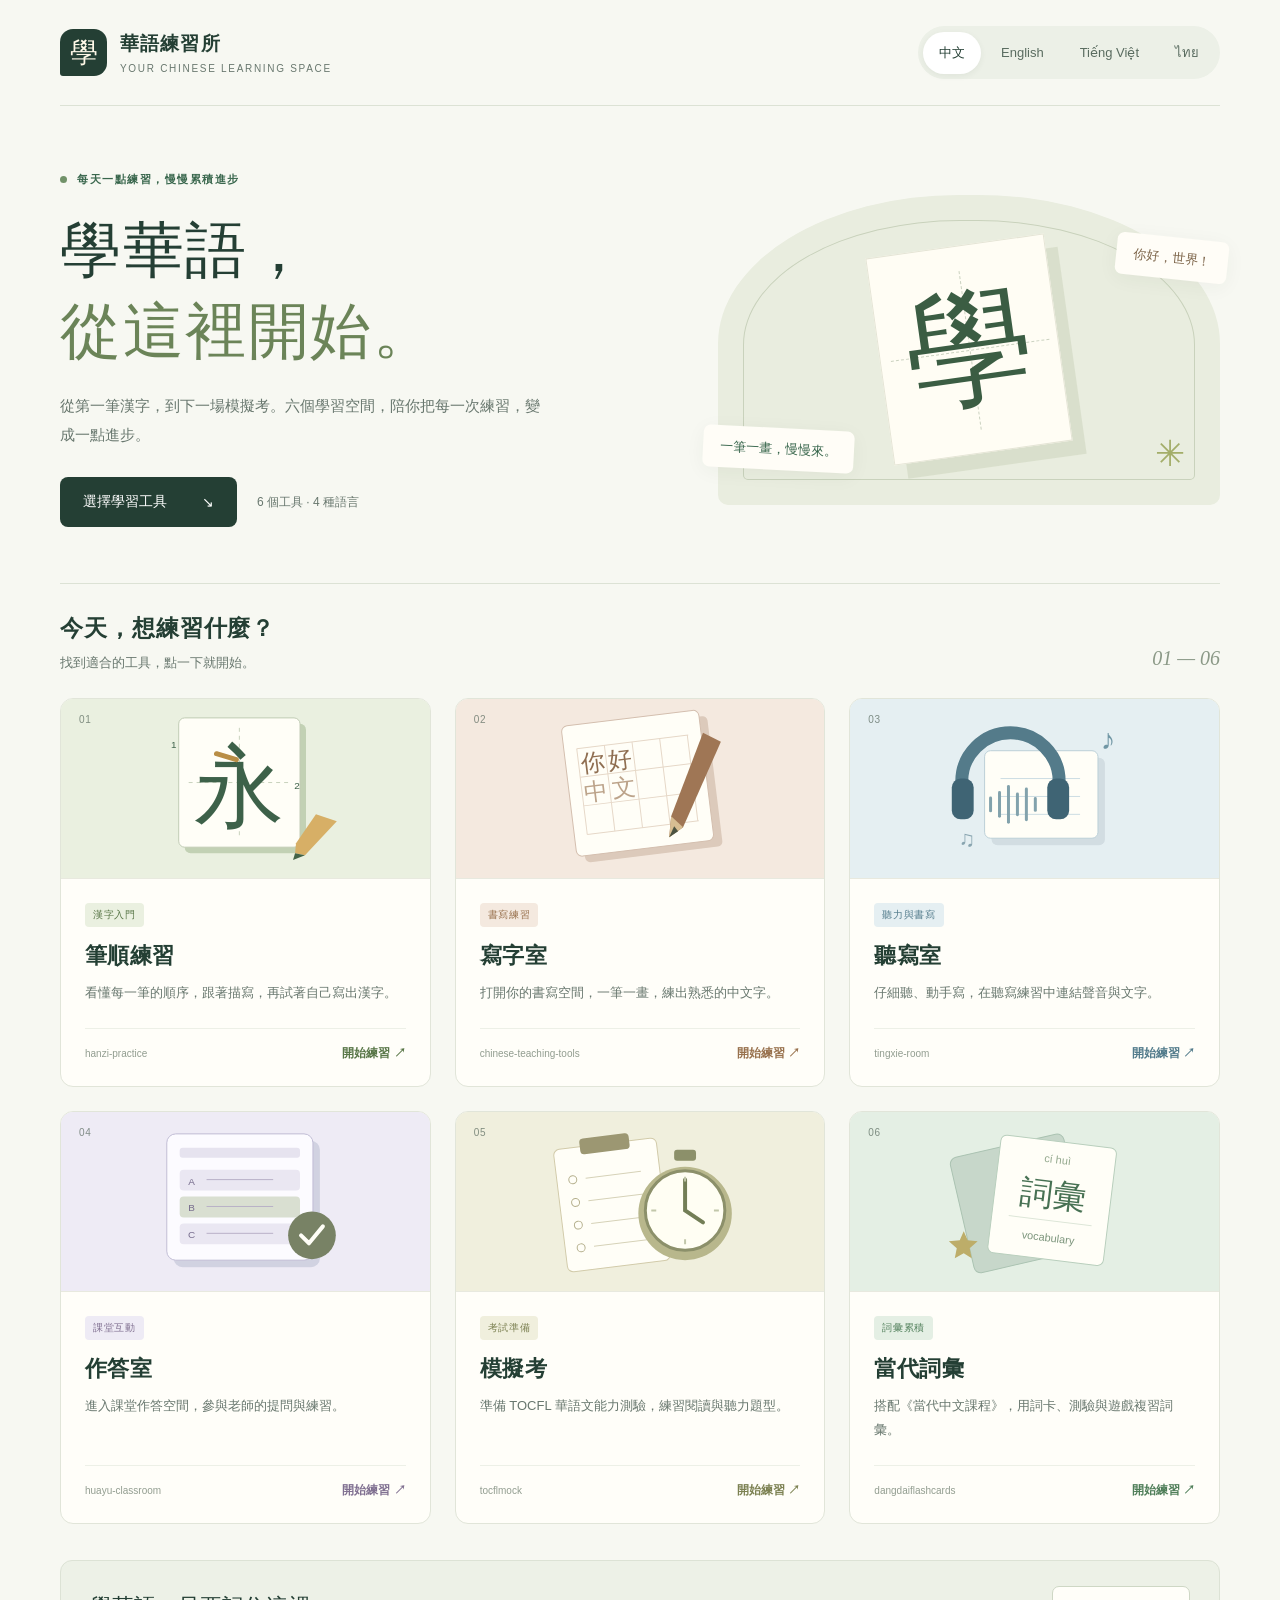
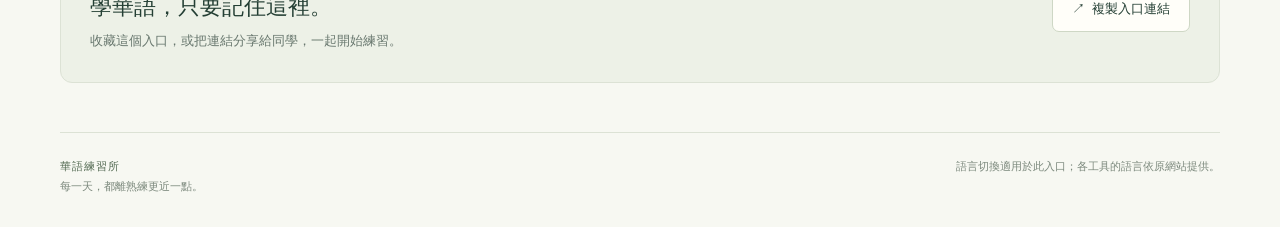
==== portal/index.html @ 1cd5037c "Add multilingual Chinese learning portal with six illustrated tools" ====
<!doctype html>
<html lang="zh-Hant"><head><meta charset="utf-8"><meta name="viewport" content="width=device-width, initial-scale=1"><meta name="theme-color" content="#243f34"><meta name="description" content="六個華語學習工具，一個入口：筆順練習、寫字室、聽寫室、作答室、模擬考與當代詞彙。支援中文、英文、越南文及泰文。"><title>華語練習所｜六個工具，一個入口</title><link rel="icon" href="favicon.svg" type="image/svg+xml"><link rel="stylesheet" href="styles.css"><script defer src="app.js"></script></head>
<body><a href="#tools" class="skip" data-i18n="skip">跳至學習工具</a><div class="wrap"><header><a class="brand" href="./"><span class="brand-mark" aria-hidden="true">學</span><div><span class="brand-name" data-i18n="brand">華語練習所</span><span class="brand-note" data-i18n="brandNote">YOUR CHINESE LEARNING SPACE</span></div></a><nav class="languages" aria-label="Language / 語言"><button type="button" data-lang="zh-Hant" lang="zh-Hant" aria-pressed="true">中文</button><button type="button" data-lang="en" lang="en" aria-pressed="false">English</button><button type="button" data-lang="vi" lang="vi" aria-pressed="false">Tiếng Việt</button><button type="button" data-lang="th" lang="th" aria-pressed="false">ไทย</button></nav></header>
<main><section class="hero" aria-labelledby="hero-title"><div><div class="eyebrow" data-i18n="eyebrow">每天一點練習，慢慢累積進步</div><h1 id="hero-title"><span data-i18n="heroFirst" style="color:inherit">學華語，</span><br><span data-i18n="heroSecond">從這裡開始。</span></h1><p class="hero-description" data-i18n="intro">從第一筆漢字，到下一場模擬考。六個學習空間，陪你把每一次練習，變成一點進步。</p><div class="hero-actions"><a href="#tools" class="primary"><span data-i18n="explore">選擇學習工具</span><span aria-hidden="true">↘</span></a><span class="hero-meta" data-i18n="meta">6 個工具 · 4 種語言</span></div></div><div class="hero-art" aria-hidden="true"><div class="hero-paper"><span class="hero-character">學</span></div><span class="art-label top" data-i18n="artTop">你好，世界！</span><span class="art-label bottom" data-i18n="artBottom">一筆一畫，慢慢來。</span><span class="art-star">✳</span></div></section>
<section id="tools" aria-labelledby="tools-title"><div class="section-heading"><div><h2 id="tools-title" data-i18n="toolsTitle">今天，想練習什麼？</h2><p class="section-sub" data-i18n="toolsSub">找到適合的工具，點一下就開始。</p></div><span class="section-number" aria-hidden="true">01 — 06</span></div><div class="cards"><a class="card" href="https://fangdongyzu.github.io/hanzi-practice/" target="_blank" rel="noopener noreferrer" style="--tint:#eaf0e0;--tone:#587647" aria-label="筆順練習 — 在新分頁開啟"><div class="card-art"><span class="card-number">01</span><svg viewBox="0 0 360 180" fill="none" xmlns="http://www.w3.org/2000/svg" aria-hidden="true"><rect x="119" y="25" width="122" height="130" rx="6" fill="#C2D1B4" /><rect x="113" y="19" width="122" height="130" rx="6" fill="#FFFEF7" stroke="#C1CCB5"/><path d="M123 84L225 84" stroke="#C9D2BD" stroke-dasharray="4 4"/><path d="M174 29L174 139" stroke="#C9D2BD" stroke-dasharray="4 4"/><text x="174" y="120" font-size="91" text-anchor="middle" fill="#3D6149" font-family="serif">永</text><text x="108" y="49" font-size="10" text-anchor="middle" fill="#3D6149" font-family="sans-serif">1</text><text x="232" y="91" font-size="10" text-anchor="middle" fill="#3D6149" font-family="sans-serif">2</text><path d="M151 55L171 61" stroke="#B98E46" stroke-width="5" stroke-linecap="round"/><path d="M251 116l21 7-32 34-10-2 1-10z" fill="#D7AF66"/><path d="M230 155l10 2-12 5z" fill="#436347"/></svg></div><div class="card-body"><span class="category">漢字入門</span><h3>筆順練習</h3><p class="card-description">看懂每一筆的順序，跟著描寫，再試著自己寫出漢字。</p><div class="card-bottom"><span class="card-domain">hanzi-practice</span><span class="card-cta">開始練習 ↗</span></div></div></a><a class="card" href="https://chinese-teaching-tools.web.app/" target="_blank" rel="noopener noreferrer" style="--tint:#f4e9df;--tone:#98714d" aria-label="寫字室 — 在新分頁開啟"><div class="card-art"><span class="card-number">02</span><svg viewBox="0 0 360 180" fill="none" xmlns="http://www.w3.org/2000/svg" aria-hidden="true"><g transform="rotate(-7 175 87)"><rect x="116" y="26" width="139" height="132" rx="5" fill="#DCCABB" /><rect x="108" y="19" width="139" height="132" rx="6" fill="#FFFEF7" stroke="#D4BFAF"/><path d="M121 43L234 43" stroke="#E6D8C8" stroke-dasharray=""/><path d="M121 72L234 72" stroke="#E6D8C8" stroke-dasharray=""/><path d="M121 101L234 101" stroke="#E6D8C8" stroke-dasharray=""/><path d="M121 130L234 130" stroke="#E6D8C8" stroke-dasharray=""/><path d="M121 43L121 130" stroke="#E6D8C8" stroke-dasharray=""/><path d="M149 43L149 130" stroke="#E6D8C8" stroke-dasharray=""/><path d="M177 43L177 130" stroke="#E6D8C8" stroke-dasharray=""/><path d="M205 43L205 130" stroke="#E6D8C8" stroke-dasharray=""/><path d="M233 43L233 130" stroke="#E6D8C8" stroke-dasharray=""/><text x="135" y="67" font-size="24" text-anchor="middle" fill="#8F6E51" font-family="serif">你</text><text x="163" y="67" font-size="24" text-anchor="middle" fill="#8F6E51" font-family="serif">好</text><text x="135" y="96" font-size="24" text-anchor="middle" fill="#BCA38A" font-family="serif">中</text><text x="163" y="96" font-size="24" text-anchor="middle" fill="#BCA38A" font-family="serif">文</text></g><path d="M243 34L261 43 223 129 209 139 211 118z" fill="#9F7655"/><path d="M209 139l14-10-12-11z" fill="#D7BD92"/><path d="M209 139l5-11 4 5z" fill="#4C5341"/></svg></div><div class="card-body"><span class="category">書寫練習</span><h3>寫字室</h3><p class="card-description">打開你的書寫空間，一筆一畫，練出熟悉的中文字。</p><div class="card-bottom"><span class="card-domain">chinese-teaching-tools</span><span class="card-cta">開始練習 ↗</span></div></div></a><a class="card" href="https://fangdongyzu.github.io/tingxie-room/" target="_blank" rel="noopener noreferrer" style="--tint:#e5eff2;--tone:#527b8b" aria-label="聽寫室 — 在新分頁開啟"><div class="card-art"><span class="card-number">03</span><svg viewBox="0 0 360 180" fill="none" xmlns="http://www.w3.org/2000/svg" aria-hidden="true"><rect x="137" y="59" width="114" height="88" rx="6" fill="#D2DDE2" /><rect x="130" y="52" width="114" height="88" rx="6" fill="#FFFEF7" stroke="#BCD0D8"/><path d="M146 80L226 80" stroke="#CCDDE3" stroke-dasharray=""/><path d="M146 98L226 98" stroke="#CCDDE3" stroke-dasharray=""/><path d="M146 116L226 116" stroke="#CCDDE3" stroke-dasharray=""/><path d="M107 104V83a49 49 0 0 1 98 0v21" stroke="#547B8A" stroke-width="13" stroke-linecap="round"/><rect x="97" y="80" width="22" height="41" rx="9" fill="#3F6474" /><rect x="193" y="80" width="22" height="41" rx="9" fill="#3F6474" /><path d="M136 99.5v13" stroke="#82A2AC" stroke-width="3" stroke-linecap="round"/><path d="M145 94.0v24" stroke="#82A2AC" stroke-width="3" stroke-linecap="round"/><path d="M154 88.0v36" stroke="#82A2AC" stroke-width="3" stroke-linecap="round"/><path d="M163 95.5v21" stroke="#82A2AC" stroke-width="3" stroke-linecap="round"/><path d="M172 90.5v31" stroke="#82A2AC" stroke-width="3" stroke-linecap="round"/><path d="M181 100.0v12" stroke="#82A2AC" stroke-width="3" stroke-linecap="round"/><text x="254" y="50" font-size="29" text-anchor="middle" fill="#7197A5" font-family="serif">♪</text><text x="112" y="148" font-size="22" text-anchor="middle" fill="#89A5B0" font-family="serif">♫</text></svg></div><div class="card-body"><span class="category">聽力與書寫</span><h3>聽寫室</h3><p class="card-description">仔細聽、動手寫，在聽寫練習中連結聲音與文字。</p><div class="card-bottom"><span class="card-domain">tingxie-room</span><span class="card-cta">開始練習 ↗</span></div></div></a><a class="card" href="https://huayu-classroom-lhu-2026.web.app/" target="_blank" rel="noopener noreferrer" style="--tint:#eeebf5;--tone:#807091" aria-label="作答室 — 在新分頁開啟"><div class="card-art"><span class="card-number">04</span><svg viewBox="0 0 360 180" fill="none" xmlns="http://www.w3.org/2000/svg" aria-hidden="true"><rect x="108" y="29" width="147" height="127" rx="9" fill="#D1D2E1" /><rect x="101" y="22" width="147" height="127" rx="9" fill="#FCFBFF" stroke="#C1BDD5"/><rect x="114" y="36" width="121" height="10" rx="3" fill="#E6E3EF" /><rect x="114" y="58" width="121" height="21" rx="4" fill="#EAE7F2" /><text x="126" y="73" font-size="10" text-anchor="middle" fill="#756B8C" font-family="sans-serif">A</text><path d="M141 68L208 68" stroke="#B9B1C8" stroke-dasharray=""/><rect x="114" y="85" width="121" height="21" rx="4" fill="#D9DFD1" /><text x="126" y="100" font-size="10" text-anchor="middle" fill="#756B8C" font-family="sans-serif">B</text><path d="M141 95L208 95" stroke="#B9B1C8" stroke-dasharray=""/><rect x="114" y="112" width="121" height="21" rx="4" fill="#EAE7F2" /><text x="126" y="127" font-size="10" text-anchor="middle" fill="#756B8C" font-family="sans-serif">C</text><path d="M141 122L208 122" stroke="#B9B1C8" stroke-dasharray=""/><circle cx="247" cy="124" r="24" fill="#788265"/><path d="M236 124l8 8 14-17" stroke="#FFFEF7" stroke-width="4" stroke-linecap="round" stroke-linejoin="round"/></svg></div><div class="card-body"><span class="category">課堂互動</span><h3>作答室</h3><p class="card-description">進入課堂作答空間，參與老師的提問與練習。</p><div class="card-bottom"><span class="card-domain">huayu-classroom</span><span class="card-cta">開始練習 ↗</span></div></div></a><a class="card" href="https://fangdongyzu.github.io/tocflmock/" target="_blank" rel="noopener noreferrer" style="--tint:#f0efdd;--tone:#7c8152" aria-label="模擬考 — 在新分頁開啟"><div class="card-art"><span class="card-number">05</span><svg viewBox="0 0 360 180" fill="none" xmlns="http://www.w3.org/2000/svg" aria-hidden="true"><g transform="rotate(-7 147 90)"><rect x="99" y="32" width="104" height="124" rx="6" fill="#FFFEF7" stroke="#D2CBAA"/><rect x="126" y="24" width="50" height="16" rx="4" fill="#9C9772" /><circle cx="115" cy="64" r="4" stroke="#B4AF8C"/><path d="M128 64L184 64" stroke="#D6D2B8" stroke-dasharray=""/><circle cx="115" cy="87" r="4" stroke="#B4AF8C"/><path d="M128 87L184 87" stroke="#D6D2B8" stroke-dasharray=""/><circle cx="115" cy="110" r="4" stroke="#B4AF8C"/><path d="M128 110L184 110" stroke="#D6D2B8" stroke-dasharray=""/><circle cx="115" cy="133" r="4" stroke="#B4AF8C"/><path d="M128 133L184 133" stroke="#D6D2B8" stroke-dasharray=""/></g><circle cx="225" cy="102" r="47" fill="#B8B78C"/><circle cx="225" cy="99" r="40" fill="#FFFEF3" stroke="#8C906A" stroke-width="3"/><rect x="214" y="38" width="22" height="11" rx="3" fill="#8C906A" /><path d="M225 68v31l18 12" stroke="#737E56" stroke-width="4" stroke-linecap="round"/><path d="M225 65v5m0 58v5m-34-34h5m58 0h5" stroke="#C2C7AA" stroke-width="2"/></svg></div><div class="card-body"><span class="category">考試準備</span><h3>模擬考</h3><p class="card-description">準備 TOCFL 華語文能力測驗，練習閱讀與聽力題型。</p><div class="card-bottom"><span class="card-domain">tocflmock</span><span class="card-cta">開始練習 ↗</span></div></div></a><a class="card" href="https://dangdaiflashcards.vercel.app/" target="_blank" rel="noopener noreferrer" style="--tint:#e4efe4;--tone:#4f7e59" aria-label="當代詞彙 — 在新分頁開啟"><div class="card-art"><span class="card-number">06</span><svg viewBox="0 0 360 180" fill="none" xmlns="http://www.w3.org/2000/svg" aria-hidden="true"><g transform="rotate(-13 162 92)"><rect x="106" y="33" width="117" height="119" rx="7" fill="#C7D7CA" stroke="#ABC3B2"/></g><g transform="rotate(7 195 92)"><rect x="139" y="29" width="117" height="119" rx="6" fill="#FFFEF7" stroke="#B9CFBD"/><text x="198" y="51" font-size="11" text-anchor="middle" fill="#92A78C" font-family="sans-serif">cí huì</text><text x="198" y="94" font-size="33" text-anchor="middle" fill="#477153" font-family="serif">詞彙</text><path d="M156 109L240 109" stroke="#DDE6D8" stroke-dasharray=""/><text x="198" y="130" font-size="11" text-anchor="middle" fill="#7B947B" font-family="sans-serif">vocabulary</text></g><path d="M109 120l4 9 10 1-8 7 2 10-8-5-9 5 2-10-8-7 11-1z" fill="#BDAD69"/></svg></div><div class="card-body"><span class="category">詞彙累積</span><h3>當代詞彙</h3><p class="card-description">搭配《當代中文課程》，用詞卡、測驗與遊戲複習詞彙。</p><div class="card-bottom"><span class="card-domain">dangdaiflashcards</span><span class="card-cta">開始練習 ↗</span></div></div></a></div></section>
<aside class="share"><div><p class="share-title" data-i18n="shareTitle">學華語，只要記住這裡。</p><p class="share-description" data-i18n="shareDescription">收藏這個入口，或把連結分享給同學，一起開始練習。</p></div><div class="share-controls"><button type="button" id="copy-link" class="copy-button"><span aria-hidden="true">↗&nbsp; </span><span data-i18n="copy">複製入口連結</span></button><span class="copy-status" id="copy-status" role="status" aria-live="polite"></span></div></aside></main><footer><div><p class="footer-brand" data-i18n="brand">華語練習所</p><p data-i18n="footer">每一天，都離熟練更近一點。</p></div><p data-i18n="note">語言切換適用於此入口；各工具的語言依原網站提供。</p></footer></div></body></html>
---- portal/styles.css ----
:root{color-scheme:light;--ink:#243f34;--muted:#68776e;--paper:#f7f8f2;--line:#dce2d5;--green:#38664c;--serif:Georgia,"Noto Serif TC","Songti TC",serif}*{box-sizing:border-box}html{scroll-behavior:smooth;scroll-padding-top:30px}body{margin:0;background:var(--paper);color:var(--ink);font-family:Arial,"PingFang TC","Microsoft JhengHei",sans-serif;-webkit-font-smoothing:antialiased}a{color:inherit;text-decoration:none}button{font:inherit;cursor:pointer}button,a{-webkit-tap-highlight-color:transparent}a:focus-visible,button:focus-visible{outline:3px solid #c68232;outline-offset:5px}.skip{position:absolute;top:-100px;left:20px;background:white;padding:15px;z-index:10}.skip:focus{top:10px}.wrap{width:min(1160px,calc(100% - 80px));margin-inline:auto}header{min-height:106px;display:flex;align-items:center;justify-content:space-between;gap:20px;border-bottom:1px solid var(--line)}.brand{display:flex;align-items:center;gap:13px}.brand-mark{display:grid;place-items:center;background:var(--ink);color:#fff9e8;font-family:var(--serif);font-size:28px;width:47px;height:47px;border-radius:13px 13px 13px 3px}.brand-name{font-size:19px;font-weight:700;letter-spacing:.06em}.brand-note{display:block;font-size:10px;letter-spacing:.17em;margin-top:6px;color:var(--muted)}.languages{display:flex;align-items:center;gap:4px;background:#ecf0e7;border-radius:30px;padding:5px}.languages button{border:0;background:transparent;color:#5a6c60;border-radius:22px;padding:11px 16px;min-height:42px;font-size:13px;white-space:nowrap}.languages button[aria-pressed=true]{background:white;color:var(--ink);box-shadow:0 2px 6px #29423110}.hero{display:grid;grid-template-columns:1.2fr 1fr;align-items:center;gap:55px;padding:66px 0 56px}.eyebrow{display:flex;align-items:center;gap:10px;font-size:11px;letter-spacing:.14em;font-weight:600;color:var(--green);text-transform:uppercase}.eyebrow:before{content:"";width:7px;height:7px;background:#719269;border-radius:50%}h1{font-family:var(--serif);font-size:clamp(38px,4.8vw,62px);font-weight:500;line-height:1.32;letter-spacing:.025em;margin:23px 0 20px}h1 span{color:#6b8458}.hero-description{font-size:15px;line-height:1.9;color:var(--muted);max-width:490px;margin-bottom:28px}.hero-actions{display:flex;align-items:center;gap:20px;flex-wrap:wrap}.primary{display:inline-flex;align-items:center;justify-content:space-between;gap:35px;background:var(--ink);color:#fff;padding:15px 23px;border-radius:8px;font-size:14px;min-height:50px;transition:background .2s}.primary:hover{background:#3b604c}.hero-meta{color:var(--muted);font-size:12px;line-height:1.7}.hero-art{position:relative;min-height:310px;background:#e9eddf;border-radius:48% 48% 10px 10px;display:grid;place-items:center;isolation:isolate}.hero-art:before{content:"";position:absolute;inset:25px;border:1px solid #c9d2bc;border-radius:48% 48% 5px 5px;z-index:-1}.hero-paper{width:180px;height:209px;background:#fffdf4;transform:rotate(-8deg);border:1px solid #e5e5d6;box-shadow:12px 15px 0 #ccd4bc88;display:grid;place-items:center;position:relative}.hero-paper:before,.hero-paper:after{content:"";position:absolute;border-top:1px dashed #cbd2c0;width:160px;left:10px;top:50%}.hero-paper:after{transform:rotate(90deg)}.hero-character{font:128px var(--serif);color:#3b5d43;line-height:1;z-index:1}.art-label{position:absolute;background:#fffdf7;padding:12px 17px;border-radius:7px;box-shadow:0 4px 20px #35462a0c;font-size:13px}.art-label.top{right:-8px;top:42px;transform:rotate(6deg);color:#7d654a}.art-label.bottom{left:-15px;bottom:35px;transform:rotate(3deg);color:var(--green)}.art-star{position:absolute;right:35px;bottom:30px;color:#a3ad69;font-size:36px}.section-heading{display:flex;align-items:flex-end;justify-content:space-between;gap:20px;border-top:1px solid var(--line);padding-top:29px;margin-bottom:24px}h2{font-size:23px;letter-spacing:.04em;font-weight:600;margin:0 0 8px}.section-sub{font-size:13px;color:var(--muted);margin:0;line-height:1.7}.section-number{font:italic 20px var(--serif);color:#8b9987;white-space:nowrap;margin-bottom:4px}.cards{display:grid;grid-template-columns:repeat(3,minmax(0,1fr));gap:24px}.card{background:#fffef9;border:1px solid #e1e5d9;border-radius:13px;overflow:hidden;display:flex;flex-direction:column;transition:transform .2s,box-shadow .2s,border-color .2s}.card:hover{transform:translateY(-5px);box-shadow:0 12px 27px #2a433410;border-color:#a4b598}.card-art{height:180px;display:grid;place-items:center;position:relative;border-bottom:1px solid #e8e9df;background:var(--tint)}.card-art svg{width:100%;height:100%}.card-number{position:absolute;left:18px;top:15px;font-size:10px;letter-spacing:.07em;color:#526458b3}.card-body{padding:24px;flex:1;display:flex;flex-direction:column;align-items:flex-start}.category{font-size:10px;letter-spacing:.07em;color:var(--tone);background:var(--tint);border-radius:4px;padding:5px 8px;line-height:1.4}h3{font-size:22px;line-height:1.45;font-weight:600;margin:13px 0 9px;letter-spacing:.02em}.card-description{font-size:13px;line-height:1.85;color:var(--muted);margin:0 0 23px}.card-bottom{display:flex;align-items:center;justify-content:space-between;gap:10px;width:100%;margin-top:auto;border-top:1px solid #edf0e7;padding-top:16px}.card-domain{font-size:10px;color:#929d90;overflow-wrap:anywhere}.card-cta{font-size:12px;font-weight:600;color:var(--tone);white-space:nowrap}.share{display:flex;align-items:center;justify-content:space-between;gap:25px;border:1px solid var(--line);background:#edf1e7;border-radius:12px;margin:36px 0 49px;padding:25px 29px}.share-title{font:22px var(--serif);margin:0 0 8px}.share-description{color:var(--muted);font-size:13px;line-height:1.7;margin:0}.copy-button{background:#fffef9;border:1px solid #ced7c5;color:var(--ink);border-radius:7px;padding:13px 19px;min-height:46px;white-space:nowrap;font-size:13px}.copy-button:hover{background:white}.copy-status{display:block;font-size:12px;color:var(--green);line-height:1.5;margin-top:7px;min-height:18px}.share-controls{text-align:center}footer{display:flex;justify-content:space-between;gap:20px;border-top:1px solid var(--line);padding:24px 0 30px;color:#7c897d;font-size:11px;line-height:1.8}footer p{margin:0}.footer-brand{letter-spacing:.1em;color:#526951}html[lang=th] h1{font-family:Arial,"Thonburi",sans-serif;font-size:clamp(36px,4.3vw,54px);line-height:1.5}html[lang=th] h3{line-height:1.6}html[lang=vi] h1{font-family:var(--serif);font-size:clamp(37px,4.3vw,55px)}@media(min-width:1400px){.hero{padding-top:80px;padding-bottom:70px}}@media(max-width:960px){.wrap{width:calc(100% - 48px)}.cards{grid-template-columns:repeat(2,minmax(0,1fr))}.hero{gap:30px}.hero-art{min-height:290px}.art-label.top{right:-5px}.art-label.bottom{left:-5px}.languages button{padding:10px 12px}.hero-description{font-size:14px}.brand-name{font-size:16px}.brand-note{font-size:9px}}@media(max-width:620px){.wrap{width:calc(100% - 36px)}header{padding:20px 0 16px;flex-wrap:wrap;justify-content:center;gap:20px}.brand{margin-right:auto}.brand-name{font-size:18px}.languages{width:100%;justify-content:space-between}.languages button{flex:1;padding:10px 7px}.hero{grid-template-columns:1fr;padding:37px 0 33px;gap:29px}.hero h1{font-size:42px;margin-top:19px}.hero-art{min-height:240px;width:100%;max-width:390px;justify-self:center;border-radius:45% 45% 9px 9px}.hero-paper{height:167px;width:145px}.hero-character{font-size:105px}.hero-paper:before,.hero-paper:after{width:125px}.art-label.top{right:2px;top:28px;font-size:12px}.art-label.bottom{left:2px;bottom:26px;font-size:12px}.art-star{font-size:28px;bottom:18px;right:28px}.hero-description{font-size:14px;margin-bottom:23px}.hero-meta{font-size:11px}.section-heading{align-items:flex-start;padding-top:24px;gap:12px}h2{font-size:21px}.section-number{font-size:17px;margin-top:3px}.section-sub{font-size:12px}.cards{grid-template-columns:1fr;gap:20px}.card-art{height:175px}.card-body{padding:22px}.card-description{font-size:14px}h3{font-size:23px}.share{align-items:flex-start;flex-direction:column;padding:24px;gap:20px;margin-bottom:32px}.share-title{font-size:22px}.share-controls{width:100%}.copy-button{width:100%}footer{flex-direction:column;gap:8px}.hero-actions{gap:16px}html[lang=th] .hero h1{font-size:37px}html[lang=vi] .hero h1{font-size:38px}}@media(prefers-reduced-motion:reduce){html{scroll-behavior:auto}*{transition:none!important}}
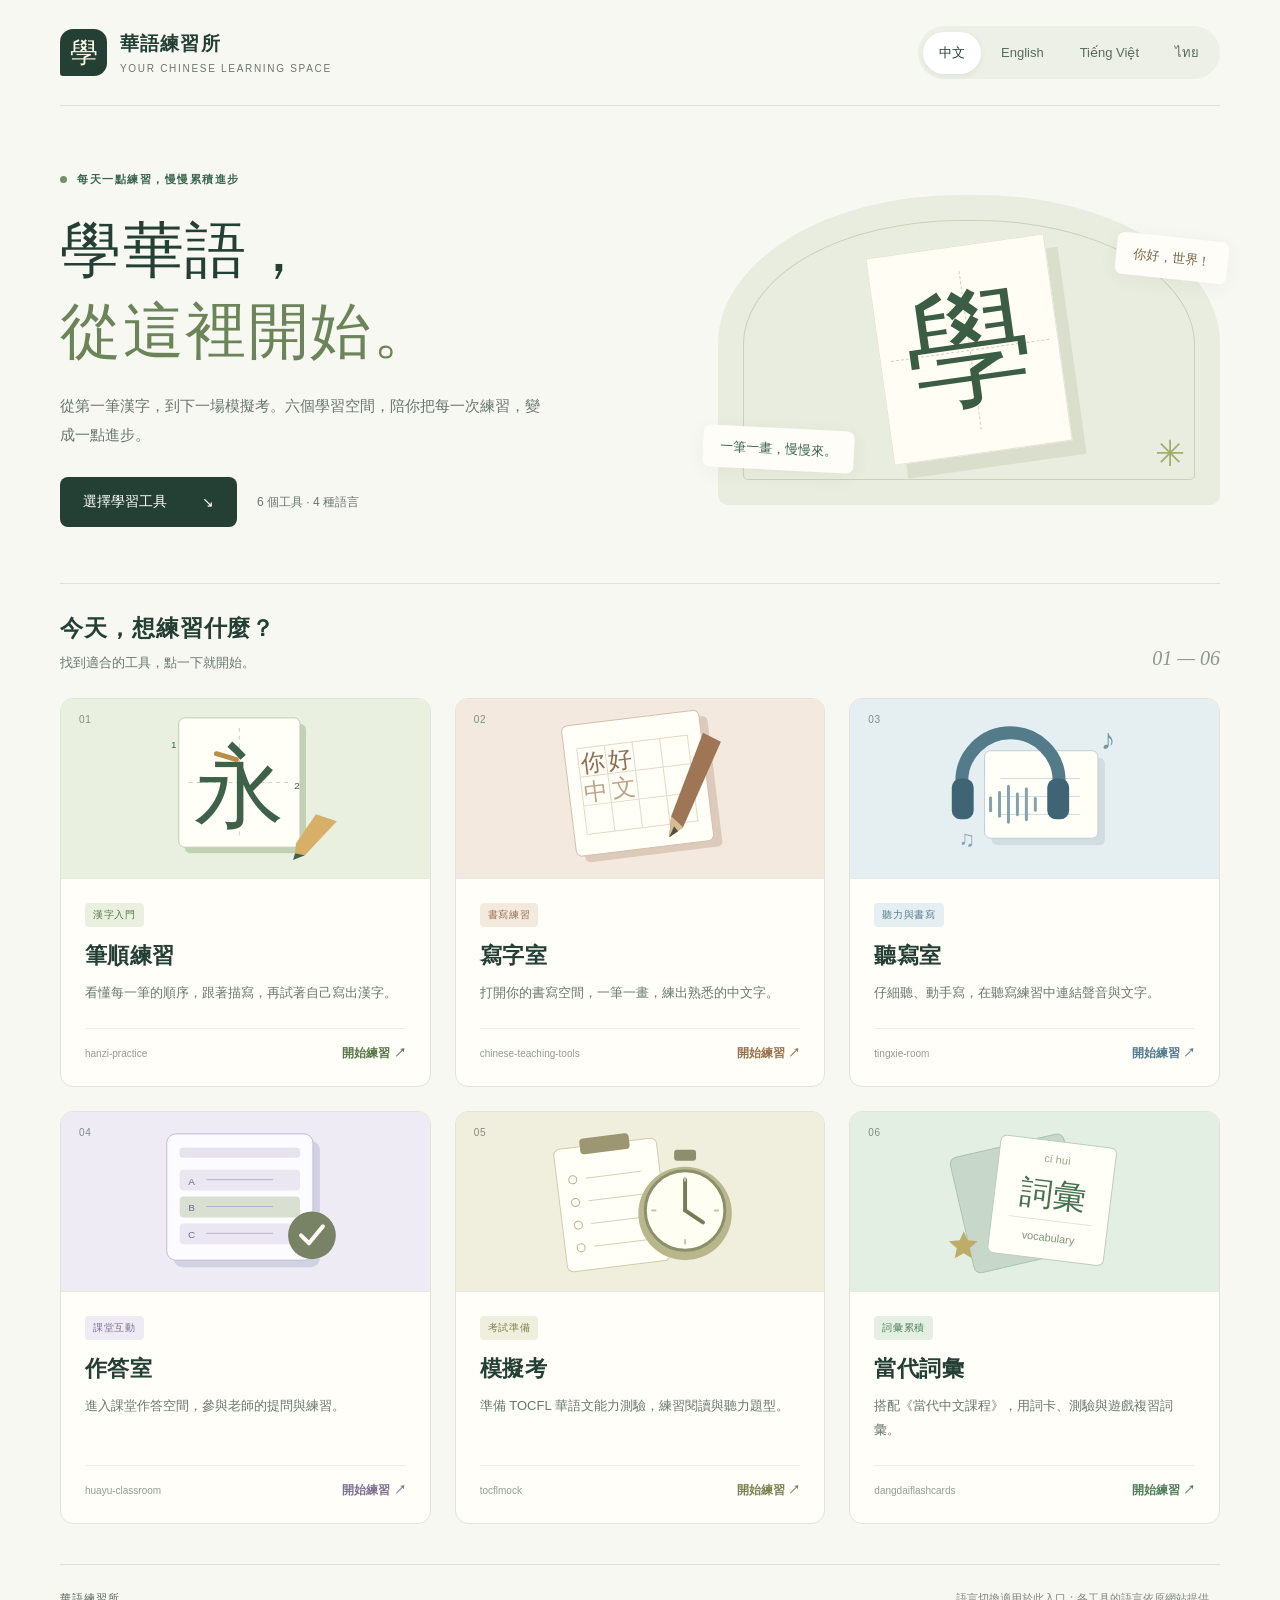
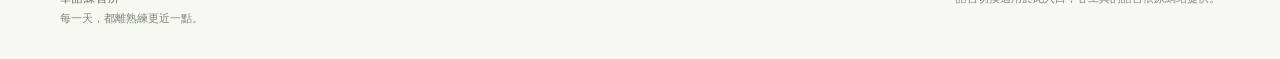
==== commit 7527dfc8: "Remove portal sharing section and clipboard controls" ====
--- a/portal/index.html
+++ b/portal/index.html
@@ -3,4 +3,4 @@
 <body><a href="#tools" class="skip" data-i18n="skip">跳至學習工具</a><div class="wrap"><header><a class="brand" href="./"><span class="brand-mark" aria-hidden="true">學</span><div><span class="brand-name" data-i18n="brand">華語練習所</span><span class="brand-note" data-i18n="brandNote">YOUR CHINESE LEARNING SPACE</span></div></a><nav class="languages" aria-label="Language / 語言"><button type="button" data-lang="zh-Hant" lang="zh-Hant" aria-pressed="true">中文</button><button type="button" data-lang="en" lang="en" aria-pressed="false">English</button><button type="button" data-lang="vi" lang="vi" aria-pressed="false">Tiếng Việt</button><button type="button" data-lang="th" lang="th" aria-pressed="false">ไทย</button></nav></header>
 <main><section class="hero" aria-labelledby="hero-title"><div><div class="eyebrow" data-i18n="eyebrow">每天一點練習，慢慢累積進步</div><h1 id="hero-title"><span data-i18n="heroFirst" style="color:inherit">學華語，</span><br><span data-i18n="heroSecond">從這裡開始。</span></h1><p class="hero-description" data-i18n="intro">從第一筆漢字，到下一場模擬考。六個學習空間，陪你把每一次練習，變成一點進步。</p><div class="hero-actions"><a href="#tools" class="primary"><span data-i18n="explore">選擇學習工具</span><span aria-hidden="true">↘</span></a><span class="hero-meta" data-i18n="meta">6 個工具 · 4 種語言</span></div></div><div class="hero-art" aria-hidden="true"><div class="hero-paper"><span class="hero-character">學</span></div><span class="art-label top" data-i18n="artTop">你好，世界！</span><span class="art-label bottom" data-i18n="artBottom">一筆一畫，慢慢來。</span><span class="art-star">✳</span></div></section>
 <section id="tools" aria-labelledby="tools-title"><div class="section-heading"><div><h2 id="tools-title" data-i18n="toolsTitle">今天，想練習什麼？</h2><p class="section-sub" data-i18n="toolsSub">找到適合的工具，點一下就開始。</p></div><span class="section-number" aria-hidden="true">01 — 06</span></div><div class="cards"><a class="card" href="https://fangdongyzu.github.io/hanzi-practice/" target="_blank" rel="noopener noreferrer" style="--tint:#eaf0e0;--tone:#587647" aria-label="筆順練習 — 在新分頁開啟"><div class="card-art"><span class="card-number">01</span><svg viewBox="0 0 360 180" fill="none" xmlns="http://www.w3.org/2000/svg" aria-hidden="true"><rect x="119" y="25" width="122" height="130" rx="6" fill="#C2D1B4" /><rect x="113" y="19" width="122" height="130" rx="6" fill="#FFFEF7" stroke="#C1CCB5"/><path d="M123 84L225 84" stroke="#C9D2BD" stroke-dasharray="4 4"/><path d="M174 29L174 139" stroke="#C9D2BD" stroke-dasharray="4 4"/><text x="174" y="120" font-size="91" text-anchor="middle" fill="#3D6149" font-family="serif">永</text><text x="108" y="49" font-size="10" text-anchor="middle" fill="#3D6149" font-family="sans-serif">1</text><text x="232" y="91" font-size="10" text-anchor="middle" fill="#3D6149" font-family="sans-serif">2</text><path d="M151 55L171 61" stroke="#B98E46" stroke-width="5" stroke-linecap="round"/><path d="M251 116l21 7-32 34-10-2 1-10z" fill="#D7AF66"/><path d="M230 155l10 2-12 5z" fill="#436347"/></svg></div><div class="card-body"><span class="category">漢字入門</span><h3>筆順練習</h3><p class="card-description">看懂每一筆的順序，跟著描寫，再試著自己寫出漢字。</p><div class="card-bottom"><span class="card-domain">hanzi-practice</span><span class="card-cta">開始練習 ↗</span></div></div></a><a class="card" href="https://chinese-teaching-tools.web.app/" target="_blank" rel="noopener noreferrer" style="--tint:#f4e9df;--tone:#98714d" aria-label="寫字室 — 在新分頁開啟"><div class="card-art"><span class="card-number">02</span><svg viewBox="0 0 360 180" fill="none" xmlns="http://www.w3.org/2000/svg" aria-hidden="true"><g transform="rotate(-7 175 87)"><rect x="116" y="26" width="139" height="132" rx="5" fill="#DCCABB" /><rect x="108" y="19" width="139" height="132" rx="6" fill="#FFFEF7" stroke="#D4BFAF"/><path d="M121 43L234 43" stroke="#E6D8C8" stroke-dasharray=""/><path d="M121 72L234 72" stroke="#E6D8C8" stroke-dasharray=""/><path d="M121 101L234 101" stroke="#E6D8C8" stroke-dasharray=""/><path d="M121 130L234 130" stroke="#E6D8C8" stroke-dasharray=""/><path d="M121 43L121 130" stroke="#E6D8C8" stroke-dasharray=""/><path d="M149 43L149 130" stroke="#E6D8C8" stroke-dasharray=""/><path d="M177 43L177 130" stroke="#E6D8C8" stroke-dasharray=""/><path d="M205 43L205 130" stroke="#E6D8C8" stroke-dasharray=""/><path d="M233 43L233 130" stroke="#E6D8C8" stroke-dasharray=""/><text x="135" y="67" font-size="24" text-anchor="middle" fill="#8F6E51" font-family="serif">你</text><text x="163" y="67" font-size="24" text-anchor="middle" fill="#8F6E51" font-family="serif">好</text><text x="135" y="96" font-size="24" text-anchor="middle" fill="#BCA38A" font-family="serif">中</text><text x="163" y="96" font-size="24" text-anchor="middle" fill="#BCA38A" font-family="serif">文</text></g><path d="M243 34L261 43 223 129 209 139 211 118z" fill="#9F7655"/><path d="M209 139l14-10-12-11z" fill="#D7BD92"/><path d="M209 139l5-11 4 5z" fill="#4C5341"/></svg></div><div class="card-body"><span class="category">書寫練習</span><h3>寫字室</h3><p class="card-description">打開你的書寫空間，一筆一畫，練出熟悉的中文字。</p><div class="card-bottom"><span class="card-domain">chinese-teaching-tools</span><span class="card-cta">開始練習 ↗</span></div></div></a><a class="card" href="https://fangdongyzu.github.io/tingxie-room/" target="_blank" rel="noopener noreferrer" style="--tint:#e5eff2;--tone:#527b8b" aria-label="聽寫室 — 在新分頁開啟"><div class="card-art"><span class="card-number">03</span><svg viewBox="0 0 360 180" fill="none" xmlns="http://www.w3.org/2000/svg" aria-hidden="true"><rect x="137" y="59" width="114" height="88" rx="6" fill="#D2DDE2" /><rect x="130" y="52" width="114" height="88" rx="6" fill="#FFFEF7" stroke="#BCD0D8"/><path d="M146 80L226 80" stroke="#CCDDE3" stroke-dasharray=""/><path d="M146 98L226 98" stroke="#CCDDE3" stroke-dasharray=""/><path d="M146 116L226 116" stroke="#CCDDE3" stroke-dasharray=""/><path d="M107 104V83a49 49 0 0 1 98 0v21" stroke="#547B8A" stroke-width="13" stroke-linecap="round"/><rect x="97" y="80" width="22" height="41" rx="9" fill="#3F6474" /><rect x="193" y="80" width="22" height="41" rx="9" fill="#3F6474" /><path d="M136 99.5v13" stroke="#82A2AC" stroke-width="3" stroke-linecap="round"/><path d="M145 94.0v24" stroke="#82A2AC" stroke-width="3" stroke-linecap="round"/><path d="M154 88.0v36" stroke="#82A2AC" stroke-width="3" stroke-linecap="round"/><path d="M163 95.5v21" stroke="#82A2AC" stroke-width="3" stroke-linecap="round"/><path d="M172 90.5v31" stroke="#82A2AC" stroke-width="3" stroke-linecap="round"/><path d="M181 100.0v12" stroke="#82A2AC" stroke-width="3" stroke-linecap="round"/><text x="254" y="50" font-size="29" text-anchor="middle" fill="#7197A5" font-family="serif">♪</text><text x="112" y="148" font-size="22" text-anchor="middle" fill="#89A5B0" font-family="serif">♫</text></svg></div><div class="card-body"><span class="category">聽力與書寫</span><h3>聽寫室</h3><p class="card-description">仔細聽、動手寫，在聽寫練習中連結聲音與文字。</p><div class="card-bottom"><span class="card-domain">tingxie-room</span><span class="card-cta">開始練習 ↗</span></div></div></a><a class="card" href="https://huayu-classroom-lhu-2026.web.app/" target="_blank" rel="noopener noreferrer" style="--tint:#eeebf5;--tone:#807091" aria-label="作答室 — 在新分頁開啟"><div class="card-art"><span class="card-number">04</span><svg viewBox="0 0 360 180" fill="none" xmlns="http://www.w3.org/2000/svg" aria-hidden="true"><rect x="108" y="29" width="147" height="127" rx="9" fill="#D1D2E1" /><rect x="101" y="22" width="147" height="127" rx="9" fill="#FCFBFF" stroke="#C1BDD5"/><rect x="114" y="36" width="121" height="10" rx="3" fill="#E6E3EF" /><rect x="114" y="58" width="121" height="21" rx="4" fill="#EAE7F2" /><text x="126" y="73" font-size="10" text-anchor="middle" fill="#756B8C" font-family="sans-serif">A</text><path d="M141 68L208 68" stroke="#B9B1C8" stroke-dasharray=""/><rect x="114" y="85" width="121" height="21" rx="4" fill="#D9DFD1" /><text x="126" y="100" font-size="10" text-anchor="middle" fill="#756B8C" font-family="sans-serif">B</text><path d="M141 95L208 95" stroke="#B9B1C8" stroke-dasharray=""/><rect x="114" y="112" width="121" height="21" rx="4" fill="#EAE7F2" /><text x="126" y="127" font-size="10" text-anchor="middle" fill="#756B8C" font-family="sans-serif">C</text><path d="M141 122L208 122" stroke="#B9B1C8" stroke-dasharray=""/><circle cx="247" cy="124" r="24" fill="#788265"/><path d="M236 124l8 8 14-17" stroke="#FFFEF7" stroke-width="4" stroke-linecap="round" stroke-linejoin="round"/></svg></div><div class="card-body"><span class="category">課堂互動</span><h3>作答室</h3><p class="card-description">進入課堂作答空間，參與老師的提問與練習。</p><div class="card-bottom"><span class="card-domain">huayu-classroom</span><span class="card-cta">開始練習 ↗</span></div></div></a><a class="card" href="https://fangdongyzu.github.io/tocflmock/" target="_blank" rel="noopener noreferrer" style="--tint:#f0efdd;--tone:#7c8152" aria-label="模擬考 — 在新分頁開啟"><div class="card-art"><span class="card-number">05</span><svg viewBox="0 0 360 180" fill="none" xmlns="http://www.w3.org/2000/svg" aria-hidden="true"><g transform="rotate(-7 147 90)"><rect x="99" y="32" width="104" height="124" rx="6" fill="#FFFEF7" stroke="#D2CBAA"/><rect x="126" y="24" width="50" height="16" rx="4" fill="#9C9772" /><circle cx="115" cy="64" r="4" stroke="#B4AF8C"/><path d="M128 64L184 64" stroke="#D6D2B8" stroke-dasharray=""/><circle cx="115" cy="87" r="4" stroke="#B4AF8C"/><path d="M128 87L184 87" stroke="#D6D2B8" stroke-dasharray=""/><circle cx="115" cy="110" r="4" stroke="#B4AF8C"/><path d="M128 110L184 110" stroke="#D6D2B8" stroke-dasharray=""/><circle cx="115" cy="133" r="4" stroke="#B4AF8C"/><path d="M128 133L184 133" stroke="#D6D2B8" stroke-dasharray=""/></g><circle cx="225" cy="102" r="47" fill="#B8B78C"/><circle cx="225" cy="99" r="40" fill="#FFFEF3" stroke="#8C906A" stroke-width="3"/><rect x="214" y="38" width="22" height="11" rx="3" fill="#8C906A" /><path d="M225 68v31l18 12" stroke="#737E56" stroke-width="4" stroke-linecap="round"/><path d="M225 65v5m0 58v5m-34-34h5m58 0h5" stroke="#C2C7AA" stroke-width="2"/></svg></div><div class="card-body"><span class="category">考試準備</span><h3>模擬考</h3><p class="card-description">準備 TOCFL 華語文能力測驗，練習閱讀與聽力題型。</p><div class="card-bottom"><span class="card-domain">tocflmock</span><span class="card-cta">開始練習 ↗</span></div></div></a><a class="card" href="https://dangdaiflashcards.vercel.app/" target="_blank" rel="noopener noreferrer" style="--tint:#e4efe4;--tone:#4f7e59" aria-label="當代詞彙 — 在新分頁開啟"><div class="card-art"><span class="card-number">06</span><svg viewBox="0 0 360 180" fill="none" xmlns="http://www.w3.org/2000/svg" aria-hidden="true"><g transform="rotate(-13 162 92)"><rect x="106" y="33" width="117" height="119" rx="7" fill="#C7D7CA" stroke="#ABC3B2"/></g><g transform="rotate(7 195 92)"><rect x="139" y="29" width="117" height="119" rx="6" fill="#FFFEF7" stroke="#B9CFBD"/><text x="198" y="51" font-size="11" text-anchor="middle" fill="#92A78C" font-family="sans-serif">cí huì</text><text x="198" y="94" font-size="33" text-anchor="middle" fill="#477153" font-family="serif">詞彙</text><path d="M156 109L240 109" stroke="#DDE6D8" stroke-dasharray=""/><text x="198" y="130" font-size="11" text-anchor="middle" fill="#7B947B" font-family="sans-serif">vocabulary</text></g><path d="M109 120l4 9 10 1-8 7 2 10-8-5-9 5 2-10-8-7 11-1z" fill="#BDAD69"/></svg></div><div class="card-body"><span class="category">詞彙累積</span><h3>當代詞彙</h3><p class="card-description">搭配《當代中文課程》，用詞卡、測驗與遊戲複習詞彙。</p><div class="card-bottom"><span class="card-domain">dangdaiflashcards</span><span class="card-cta">開始練習 ↗</span></div></div></a></div></section>
-<aside class="share"><div><p class="share-title" data-i18n="shareTitle">學華語，只要記住這裡。</p><p class="share-description" data-i18n="shareDescription">收藏這個入口，或把連結分享給同學，一起開始練習。</p></div><div class="share-controls"><button type="button" id="copy-link" class="copy-button"><span aria-hidden="true">↗&nbsp; </span><span data-i18n="copy">複製入口連結</span></button><span class="copy-status" id="copy-status" role="status" aria-live="polite"></span></div></aside></main><footer><div><p class="footer-brand" data-i18n="brand">華語練習所</p><p data-i18n="footer">每一天，都離熟練更近一點。</p></div><p data-i18n="note">語言切換適用於此入口；各工具的語言依原網站提供。</p></footer></div></body></html>+</main><footer><div><p class="footer-brand" data-i18n="brand">華語練習所</p><p data-i18n="footer">每一天，都離熟練更近一點。</p></div><p data-i18n="note">語言切換適用於此入口；各工具的語言依原網站提供。</p></footer></div></body></html>
--- a/portal/styles.css
+++ b/portal/styles.css
@@ -1 +1 @@
-:root{color-scheme:light;--ink:#243f34;--muted:#68776e;--paper:#f7f8f2;--line:#dce2d5;--green:#38664c;--serif:Georgia,"Noto Serif TC","Songti TC",serif}*{box-sizing:border-box}html{scroll-behavior:smooth;scroll-padding-top:30px}body{margin:0;background:var(--paper);color:var(--ink);font-family:Arial,"PingFang TC","Microsoft JhengHei",sans-serif;-webkit-font-smoothing:antialiased}a{color:inherit;text-decoration:none}button{font:inherit;cursor:pointer}button,a{-webkit-tap-highlight-color:transparent}a:focus-visible,button:focus-visible{outline:3px solid #c68232;outline-offset:5px}.skip{position:absolute;top:-100px;left:20px;background:white;padding:15px;z-index:10}.skip:focus{top:10px}.wrap{width:min(1160px,calc(100% - 80px));margin-inline:auto}header{min-height:106px;display:flex;align-items:center;justify-content:space-between;gap:20px;border-bottom:1px solid var(--line)}.brand{display:flex;align-items:center;gap:13px}.brand-mark{display:grid;place-items:center;background:var(--ink);color:#fff9e8;font-family:var(--serif);font-size:28px;width:47px;height:47px;border-radius:13px 13px 13px 3px}.brand-name{font-size:19px;font-weight:700;letter-spacing:.06em}.brand-note{display:block;font-size:10px;letter-spacing:.17em;margin-top:6px;color:var(--muted)}.languages{display:flex;align-items:center;gap:4px;background:#ecf0e7;border-radius:30px;padding:5px}.languages button{border:0;background:transparent;color:#5a6c60;border-radius:22px;padding:11px 16px;min-height:42px;font-size:13px;white-space:nowrap}.languages button[aria-pressed=true]{background:white;color:var(--ink);box-shadow:0 2px 6px #29423110}.hero{display:grid;grid-template-columns:1.2fr 1fr;align-items:center;gap:55px;padding:66px 0 56px}.eyebrow{display:flex;align-items:center;gap:10px;font-size:11px;letter-spacing:.14em;font-weight:600;color:var(--green);text-transform:uppercase}.eyebrow:before{content:"";width:7px;height:7px;background:#719269;border-radius:50%}h1{font-family:var(--serif);font-size:clamp(38px,4.8vw,62px);font-weight:500;line-height:1.32;letter-spacing:.025em;margin:23px 0 20px}h1 span{color:#6b8458}.hero-description{font-size:15px;line-height:1.9;color:var(--muted);max-width:490px;margin-bottom:28px}.hero-actions{display:flex;align-items:center;gap:20px;flex-wrap:wrap}.primary{display:inline-flex;align-items:center;justify-content:space-between;gap:35px;background:var(--ink);color:#fff;padding:15px 23px;border-radius:8px;font-size:14px;min-height:50px;transition:background .2s}.primary:hover{background:#3b604c}.hero-meta{color:var(--muted);font-size:12px;line-height:1.7}.hero-art{position:relative;min-height:310px;background:#e9eddf;border-radius:48% 48% 10px 10px;display:grid;place-items:center;isolation:isolate}.hero-art:before{content:"";position:absolute;inset:25px;border:1px solid #c9d2bc;border-radius:48% 48% 5px 5px;z-index:-1}.hero-paper{width:180px;height:209px;background:#fffdf4;transform:rotate(-8deg);border:1px solid #e5e5d6;box-shadow:12px 15px 0 #ccd4bc88;display:grid;place-items:center;position:relative}.hero-paper:before,.hero-paper:after{content:"";position:absolute;border-top:1px dashed #cbd2c0;width:160px;left:10px;top:50%}.hero-paper:after{transform:rotate(90deg)}.hero-character{font:128px var(--serif);color:#3b5d43;line-height:1;z-index:1}.art-label{position:absolute;background:#fffdf7;padding:12px 17px;border-radius:7px;box-shadow:0 4px 20px #35462a0c;font-size:13px}.art-label.top{right:-8px;top:42px;transform:rotate(6deg);color:#7d654a}.art-label.bottom{left:-15px;bottom:35px;transform:rotate(3deg);color:var(--green)}.art-star{position:absolute;right:35px;bottom:30px;color:#a3ad69;font-size:36px}.section-heading{display:flex;align-items:flex-end;justify-content:space-between;gap:20px;border-top:1px solid var(--line);padding-top:29px;margin-bottom:24px}h2{font-size:23px;letter-spacing:.04em;font-weight:600;margin:0 0 8px}.section-sub{font-size:13px;color:var(--muted);margin:0;line-height:1.7}.section-number{font:italic 20px var(--serif);color:#8b9987;white-space:nowrap;margin-bottom:4px}.cards{display:grid;grid-template-columns:repeat(3,minmax(0,1fr));gap:24px}.card{background:#fffef9;border:1px solid #e1e5d9;border-radius:13px;overflow:hidden;display:flex;flex-direction:column;transition:transform .2s,box-shadow .2s,border-color .2s}.card:hover{transform:translateY(-5px);box-shadow:0 12px 27px #2a433410;border-color:#a4b598}.card-art{height:180px;display:grid;place-items:center;position:relative;border-bottom:1px solid #e8e9df;background:var(--tint)}.card-art svg{width:100%;height:100%}.card-number{position:absolute;left:18px;top:15px;font-size:10px;letter-spacing:.07em;color:#526458b3}.card-body{padding:24px;flex:1;display:flex;flex-direction:column;align-items:flex-start}.category{font-size:10px;letter-spacing:.07em;color:var(--tone);background:var(--tint);border-radius:4px;padding:5px 8px;line-height:1.4}h3{font-size:22px;line-height:1.45;font-weight:600;margin:13px 0 9px;letter-spacing:.02em}.card-description{font-size:13px;line-height:1.85;color:var(--muted);margin:0 0 23px}.card-bottom{display:flex;align-items:center;justify-content:space-between;gap:10px;width:100%;margin-top:auto;border-top:1px solid #edf0e7;padding-top:16px}.card-domain{font-size:10px;color:#929d90;overflow-wrap:anywhere}.card-cta{font-size:12px;font-weight:600;color:var(--tone);white-space:nowrap}.share{display:flex;align-items:center;justify-content:space-between;gap:25px;border:1px solid var(--line);background:#edf1e7;border-radius:12px;margin:36px 0 49px;padding:25px 29px}.share-title{font:22px var(--serif);margin:0 0 8px}.share-description{color:var(--muted);font-size:13px;line-height:1.7;margin:0}.copy-button{background:#fffef9;border:1px solid #ced7c5;color:var(--ink);border-radius:7px;padding:13px 19px;min-height:46px;white-space:nowrap;font-size:13px}.copy-button:hover{background:white}.copy-status{display:block;font-size:12px;color:var(--green);line-height:1.5;margin-top:7px;min-height:18px}.share-controls{text-align:center}footer{display:flex;justify-content:space-between;gap:20px;border-top:1px solid var(--line);padding:24px 0 30px;color:#7c897d;font-size:11px;line-height:1.8}footer p{margin:0}.footer-brand{letter-spacing:.1em;color:#526951}html[lang=th] h1{font-family:Arial,"Thonburi",sans-serif;font-size:clamp(36px,4.3vw,54px);line-height:1.5}html[lang=th] h3{line-height:1.6}html[lang=vi] h1{font-family:var(--serif);font-size:clamp(37px,4.3vw,55px)}@media(min-width:1400px){.hero{padding-top:80px;padding-bottom:70px}}@media(max-width:960px){.wrap{width:calc(100% - 48px)}.cards{grid-template-columns:repeat(2,minmax(0,1fr))}.hero{gap:30px}.hero-art{min-height:290px}.art-label.top{right:-5px}.art-label.bottom{left:-5px}.languages button{padding:10px 12px}.hero-description{font-size:14px}.brand-name{font-size:16px}.brand-note{font-size:9px}}@media(max-width:620px){.wrap{width:calc(100% - 36px)}header{padding:20px 0 16px;flex-wrap:wrap;justify-content:center;gap:20px}.brand{margin-right:auto}.brand-name{font-size:18px}.languages{width:100%;justify-content:space-between}.languages button{flex:1;padding:10px 7px}.hero{grid-template-columns:1fr;padding:37px 0 33px;gap:29px}.hero h1{font-size:42px;margin-top:19px}.hero-art{min-height:240px;width:100%;max-width:390px;justify-self:center;border-radius:45% 45% 9px 9px}.hero-paper{height:167px;width:145px}.hero-character{font-size:105px}.hero-paper:before,.hero-paper:after{width:125px}.art-label.top{right:2px;top:28px;font-size:12px}.art-label.bottom{left:2px;bottom:26px;font-size:12px}.art-star{font-size:28px;bottom:18px;right:28px}.hero-description{font-size:14px;margin-bottom:23px}.hero-meta{font-size:11px}.section-heading{align-items:flex-start;padding-top:24px;gap:12px}h2{font-size:21px}.section-number{font-size:17px;margin-top:3px}.section-sub{font-size:12px}.cards{grid-template-columns:1fr;gap:20px}.card-art{height:175px}.card-body{padding:22px}.card-description{font-size:14px}h3{font-size:23px}.share{align-items:flex-start;flex-direction:column;padding:24px;gap:20px;margin-bottom:32px}.share-title{font-size:22px}.share-controls{width:100%}.copy-button{width:100%}footer{flex-direction:column;gap:8px}.hero-actions{gap:16px}html[lang=th] .hero h1{font-size:37px}html[lang=vi] .hero h1{font-size:38px}}@media(prefers-reduced-motion:reduce){html{scroll-behavior:auto}*{transition:none!important}}
+:root{color-scheme:light;--ink:#243f34;--muted:#68776e;--paper:#f7f8f2;--line:#dce2d5;--green:#38664c;--serif:Georgia,"Noto Serif TC","Songti TC",serif}*{box-sizing:border-box}html{scroll-behavior:smooth;scroll-padding-top:30px}body{margin:0;background:var(--paper);color:var(--ink);font-family:Arial,"PingFang TC","Microsoft JhengHei",sans-serif;-webkit-font-smoothing:antialiased}a{color:inherit;text-decoration:none}button{font:inherit;cursor:pointer}button,a{-webkit-tap-highlight-color:transparent}a:focus-visible,button:focus-visible{outline:3px solid #c68232;outline-offset:5px}.skip{position:absolute;top:-100px;left:20px;background:white;padding:15px;z-index:10}.skip:focus{top:10px}.wrap{width:min(1160px,calc(100% - 80px));margin-inline:auto}header{min-height:106px;display:flex;align-items:center;justify-content:space-between;gap:20px;border-bottom:1px solid var(--line)}.brand{display:flex;align-items:center;gap:13px}.brand-mark{display:grid;place-items:center;background:var(--ink);color:#fff9e8;font-family:var(--serif);font-size:28px;width:47px;height:47px;border-radius:13px 13px 13px 3px}.brand-name{font-size:19px;font-weight:700;letter-spacing:.06em}.brand-note{display:block;font-size:10px;letter-spacing:.17em;margin-top:6px;color:var(--muted)}.languages{display:flex;align-items:center;gap:4px;background:#ecf0e7;border-radius:30px;padding:5px}.languages button{border:0;background:transparent;color:#5a6c60;border-radius:22px;padding:11px 16px;min-height:42px;font-size:13px;white-space:nowrap}.languages button[aria-pressed=true]{background:white;color:var(--ink);box-shadow:0 2px 6px #29423110}.hero{display:grid;grid-template-columns:1.2fr 1fr;align-items:center;gap:55px;padding:66px 0 56px}.eyebrow{display:flex;align-items:center;gap:10px;font-size:11px;letter-spacing:.14em;font-weight:600;color:var(--green);text-transform:uppercase}.eyebrow:before{content:"";width:7px;height:7px;background:#719269;border-radius:50%}h1{font-family:var(--serif);font-size:clamp(38px,4.8vw,62px);font-weight:500;line-height:1.32;letter-spacing:.025em;margin:23px 0 20px}h1 span{color:#6b8458}.hero-description{font-size:15px;line-height:1.9;color:var(--muted);max-width:490px;margin-bottom:28px}.hero-actions{display:flex;align-items:center;gap:20px;flex-wrap:wrap}.primary{display:inline-flex;align-items:center;justify-content:space-between;gap:35px;background:var(--ink);color:#fff;padding:15px 23px;border-radius:8px;font-size:14px;min-height:50px;transition:background .2s}.primary:hover{background:#3b604c}.hero-meta{color:var(--muted);font-size:12px;line-height:1.7}.hero-art{position:relative;min-height:310px;background:#e9eddf;border-radius:48% 48% 10px 10px;display:grid;place-items:center;isolation:isolate}.hero-art:before{content:"";position:absolute;inset:25px;border:1px solid #c9d2bc;border-radius:48% 48% 5px 5px;z-index:-1}.hero-paper{width:180px;height:209px;background:#fffdf4;transform:rotate(-8deg);border:1px solid #e5e5d6;box-shadow:12px 15px 0 #ccd4bc88;display:grid;place-items:center;position:relative}.hero-paper:before,.hero-paper:after{content:"";position:absolute;border-top:1px dashed #cbd2c0;width:160px;left:10px;top:50%}.hero-paper:after{transform:rotate(90deg)}.hero-character{font:128px var(--serif);color:#3b5d43;line-height:1;z-index:1}.art-label{position:absolute;background:#fffdf7;padding:12px 17px;border-radius:7px;box-shadow:0 4px 20px #35462a0c;font-size:13px}.art-label.top{right:-8px;top:42px;transform:rotate(6deg);color:#7d654a}.art-label.bottom{left:-15px;bottom:35px;transform:rotate(3deg);color:var(--green)}.art-star{position:absolute;right:35px;bottom:30px;color:#a3ad69;font-size:36px}.section-heading{display:flex;align-items:flex-end;justify-content:space-between;gap:20px;border-top:1px solid var(--line);padding-top:29px;margin-bottom:24px}h2{font-size:23px;letter-spacing:.04em;font-weight:600;margin:0 0 8px}.section-sub{font-size:13px;color:var(--muted);margin:0;line-height:1.7}.section-number{font:italic 20px var(--serif);color:#8b9987;white-space:nowrap;margin-bottom:4px}.cards{display:grid;grid-template-columns:repeat(3,minmax(0,1fr));gap:24px}.card{background:#fffef9;border:1px solid #e1e5d9;border-radius:13px;overflow:hidden;display:flex;flex-direction:column;transition:transform .2s,box-shadow .2s,border-color .2s}.card:hover{transform:translateY(-5px);box-shadow:0 12px 27px #2a433410;border-color:#a4b598}.card-art{height:180px;display:grid;place-items:center;position:relative;border-bottom:1px solid #e8e9df;background:var(--tint)}.card-art svg{width:100%;height:100%}.card-number{position:absolute;left:18px;top:15px;font-size:10px;letter-spacing:.07em;color:#526458b3}.card-body{padding:24px;flex:1;display:flex;flex-direction:column;align-items:flex-start}.category{font-size:10px;letter-spacing:.07em;color:var(--tone);background:var(--tint);border-radius:4px;padding:5px 8px;line-height:1.4}h3{font-size:22px;line-height:1.45;font-weight:600;margin:13px 0 9px;letter-spacing:.02em}.card-description{font-size:13px;line-height:1.85;color:var(--muted);margin:0 0 23px}.card-bottom{display:flex;align-items:center;justify-content:space-between;gap:10px;width:100%;margin-top:auto;border-top:1px solid #edf0e7;padding-top:16px}.card-domain{font-size:10px;color:#929d90;overflow-wrap:anywhere}.card-cta{font-size:12px;font-weight:600;color:var(--tone);white-space:nowrap}footer{margin-top:40px;display:flex;justify-content:space-between;gap:20px;border-top:1px solid var(--line);padding:24px 0 30px;color:#7c897d;font-size:11px;line-height:1.8}footer p{margin:0}.footer-brand{letter-spacing:.1em;color:#526951}html[lang=th] h1{font-family:Arial,"Thonburi",sans-serif;font-size:clamp(36px,4.3vw,54px);line-height:1.5}html[lang=th] h3{line-height:1.6}html[lang=vi] h1{font-family:var(--serif);font-size:clamp(37px,4.3vw,55px)}@media(min-width:1400px){.hero{padding-top:80px;padding-bottom:70px}}@media(max-width:960px){.wrap{width:calc(100% - 48px)}.cards{grid-template-columns:repeat(2,minmax(0,1fr))}.hero{gap:30px}.hero-art{min-height:290px}.art-label.top{right:-5px}.art-label.bottom{left:-5px}.languages button{padding:10px 12px}.hero-description{font-size:14px}.brand-name{font-size:16px}.brand-note{font-size:9px}}@media(max-width:620px){.wrap{width:calc(100% - 36px)}header{padding:20px 0 16px;flex-wrap:wrap;justify-content:center;gap:20px}.brand{margin-right:auto}.brand-name{font-size:18px}.languages{width:100%;justify-content:space-between}.languages button{flex:1;padding:10px 7px}.hero{grid-template-columns:1fr;padding:37px 0 33px;gap:29px}.hero h1{font-size:42px;margin-top:19px}.hero-art{min-height:240px;width:100%;max-width:390px;justify-self:center;border-radius:45% 45% 9px 9px}.hero-paper{height:167px;width:145px}.hero-character{font-size:105px}.hero-paper:before,.hero-paper:after{width:125px}.art-label.top{right:2px;top:28px;font-size:12px}.art-label.bottom{left:2px;bottom:26px;font-size:12px}.art-star{font-size:28px;bottom:18px;right:28px}.hero-description{font-size:14px;margin-bottom:23px}.hero-meta{font-size:11px}.section-heading{align-items:flex-start;padding-top:24px;gap:12px}h2{font-size:21px}.section-number{font-size:17px;margin-top:3px}.section-sub{font-size:12px}.cards{grid-template-columns:1fr;gap:20px}.card-art{height:175px}.card-body{padding:22px}.card-description{font-size:14px}h3{font-size:23px}footer{flex-direction:column;gap:8px}.hero-actions{gap:16px}html[lang=th] .hero h1{font-size:37px}html[lang=vi] .hero h1{font-size:38px}}@media(prefers-reduced-motion:reduce){html{scroll-behavior:auto}*{transition:none!important}}
